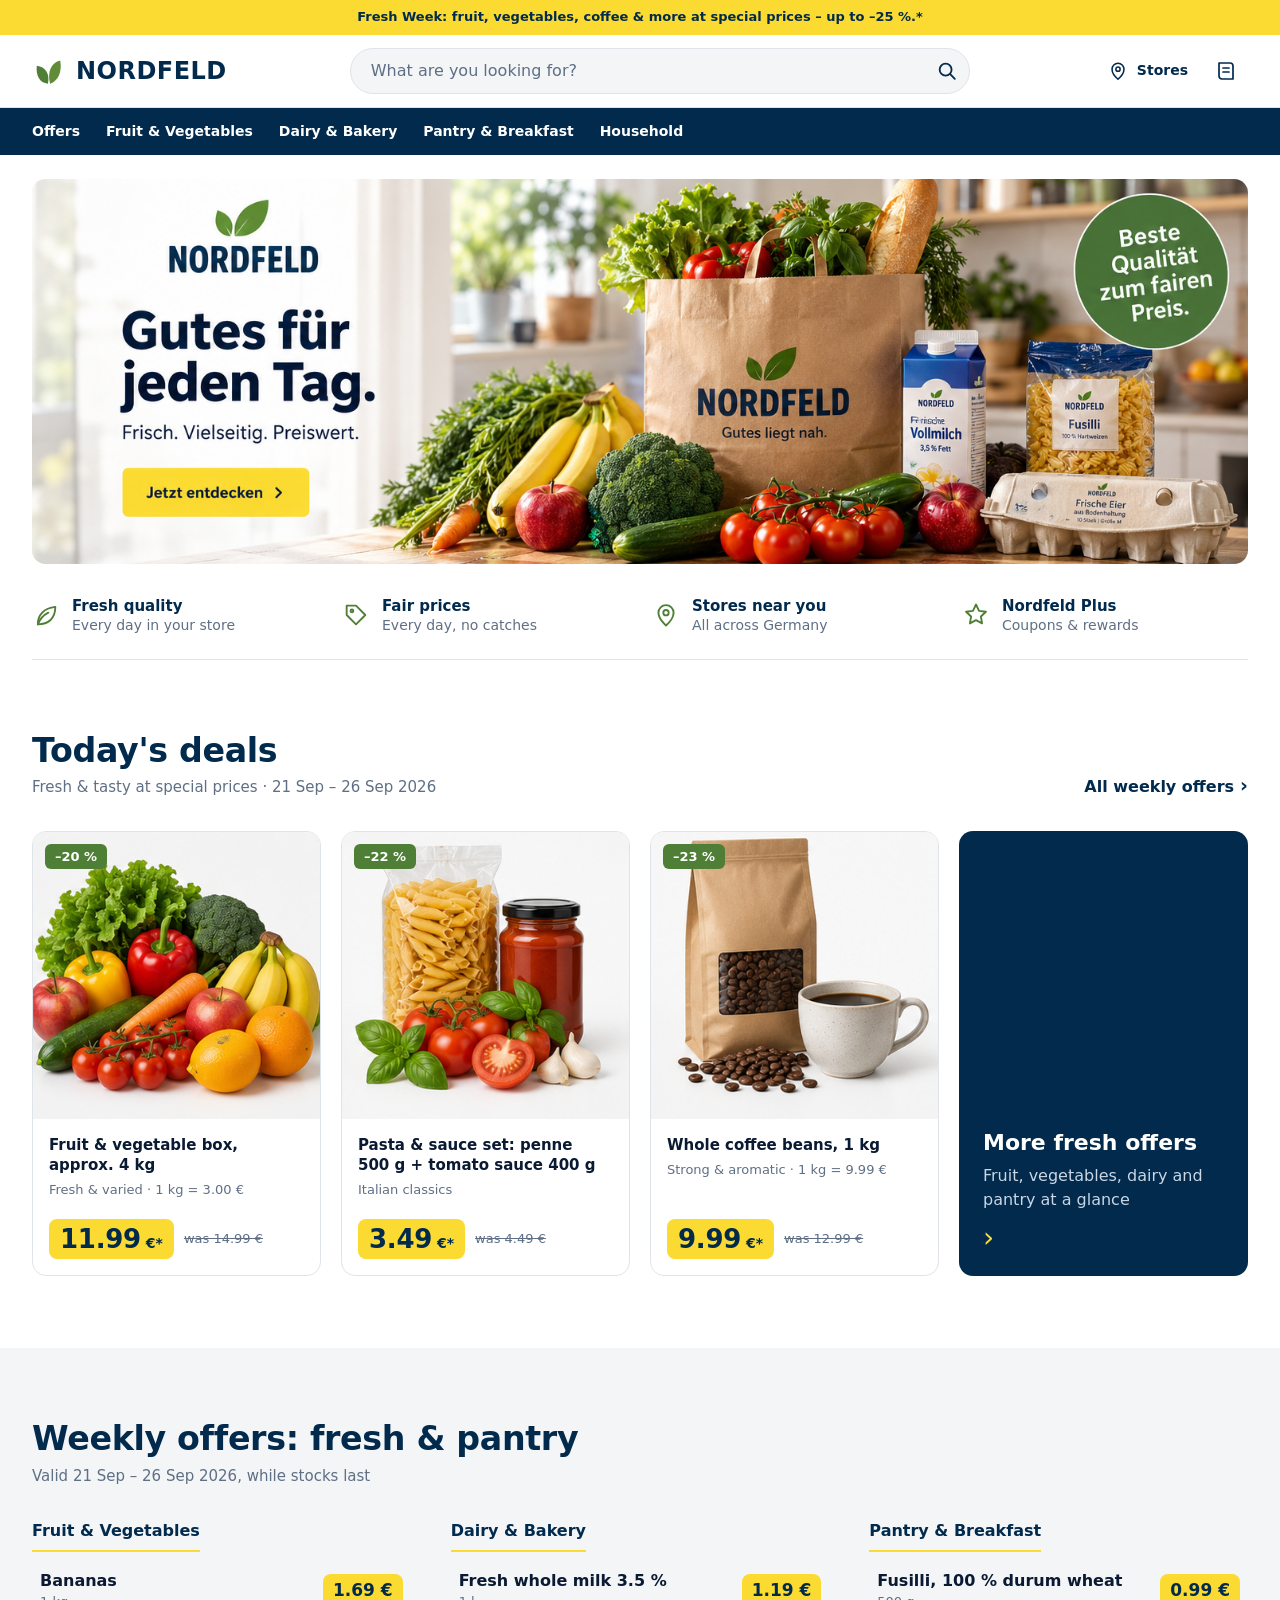
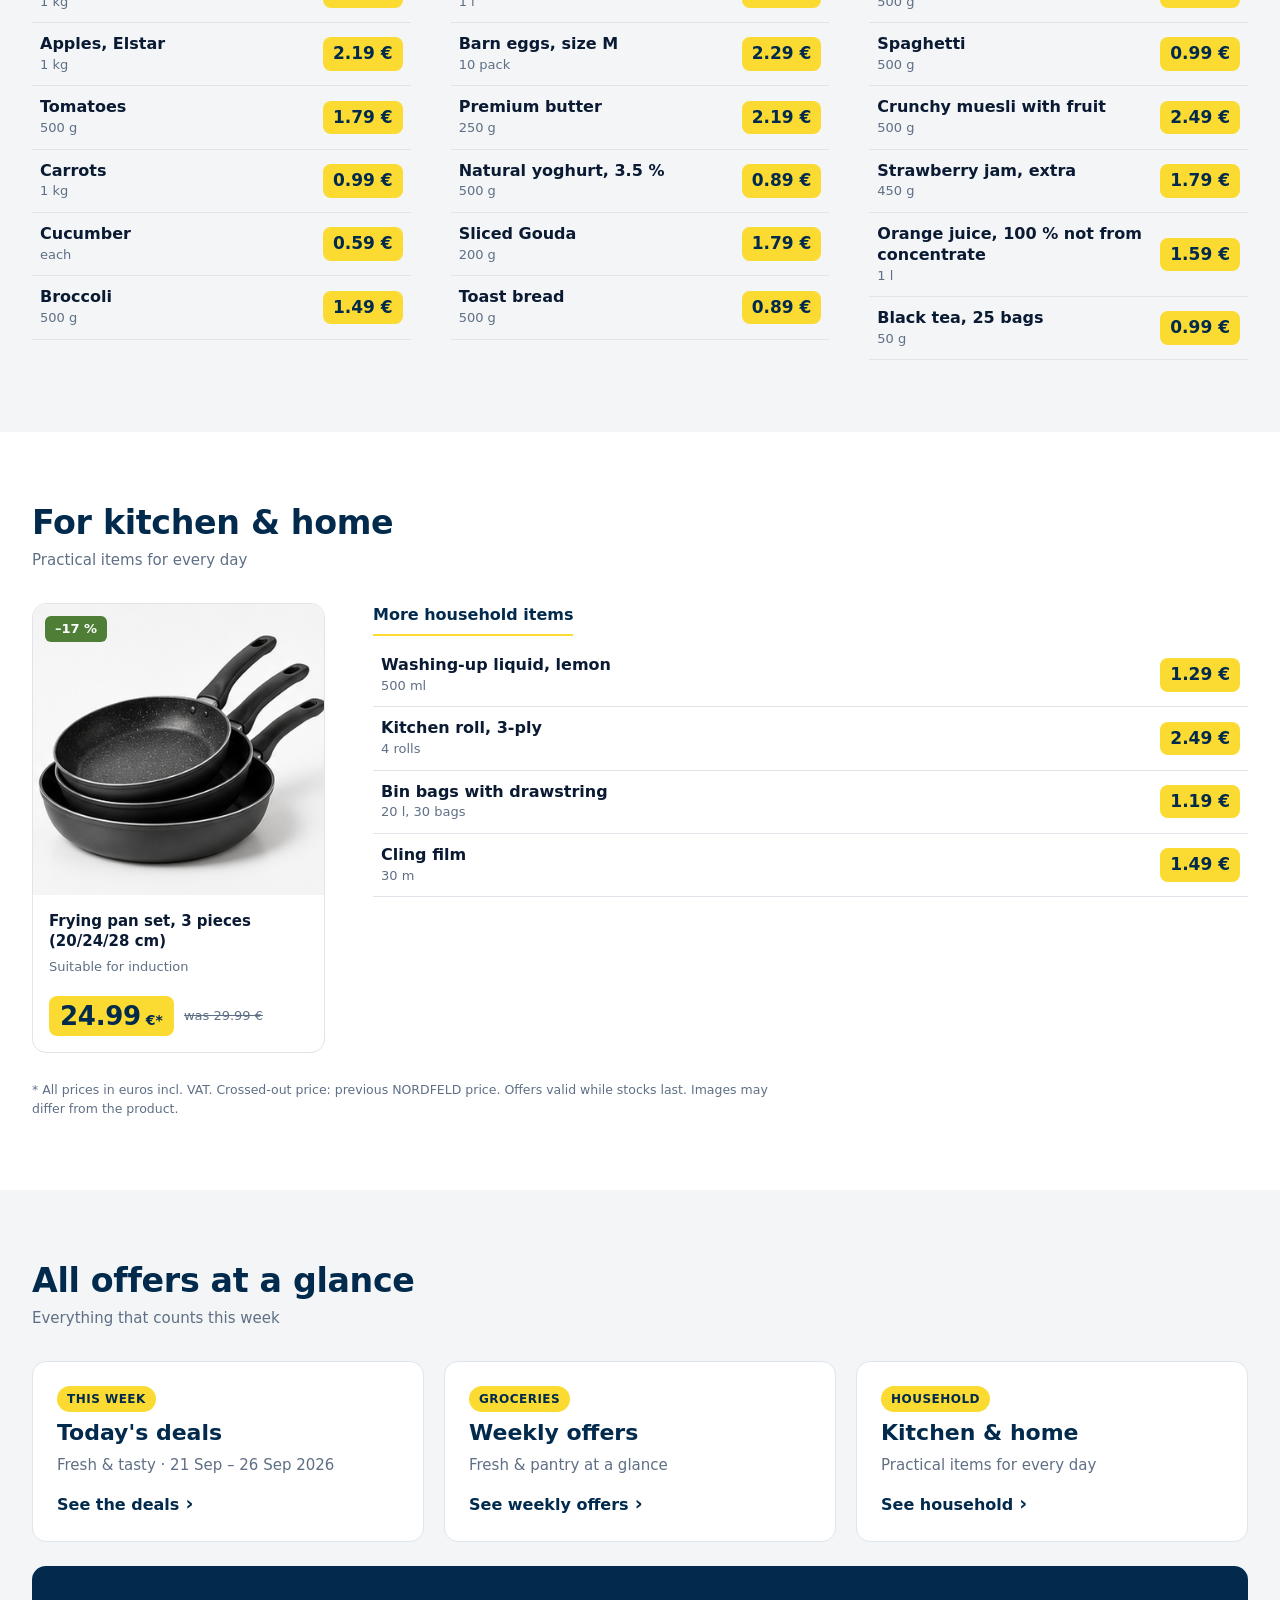
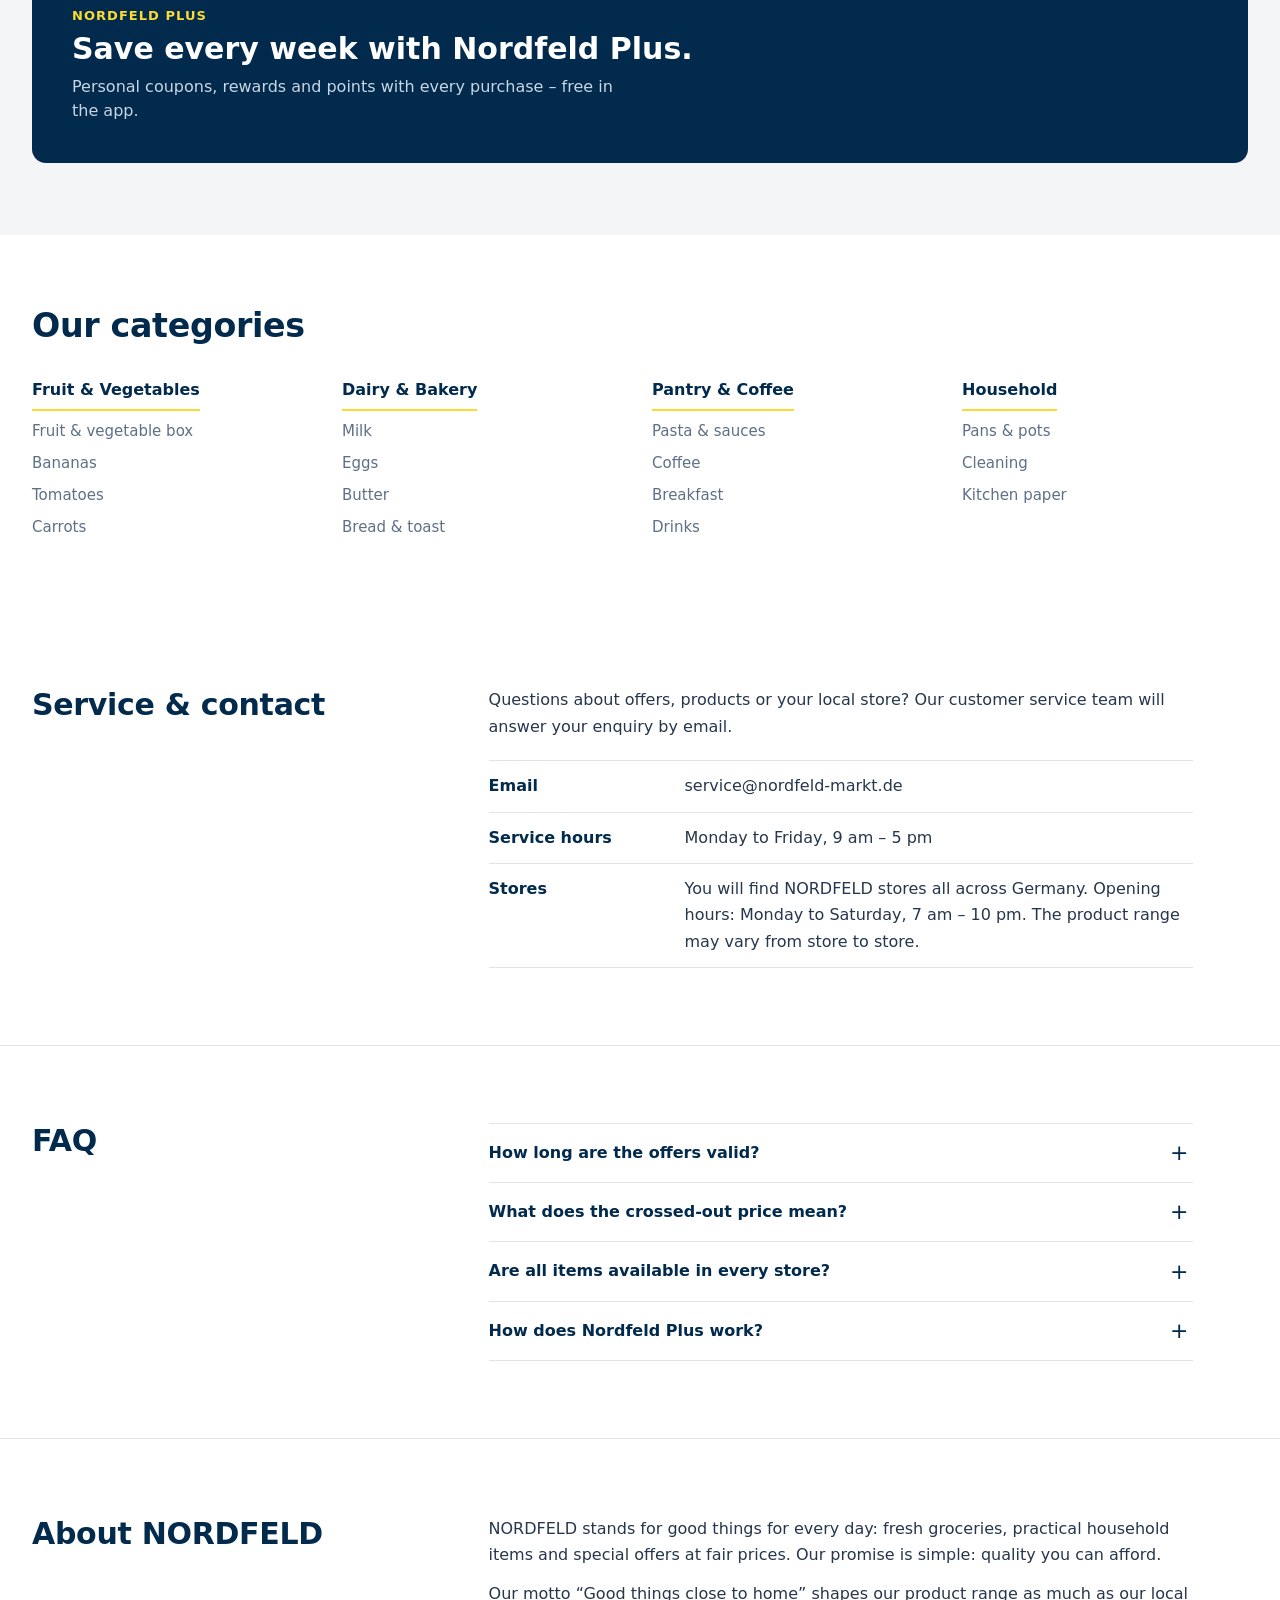
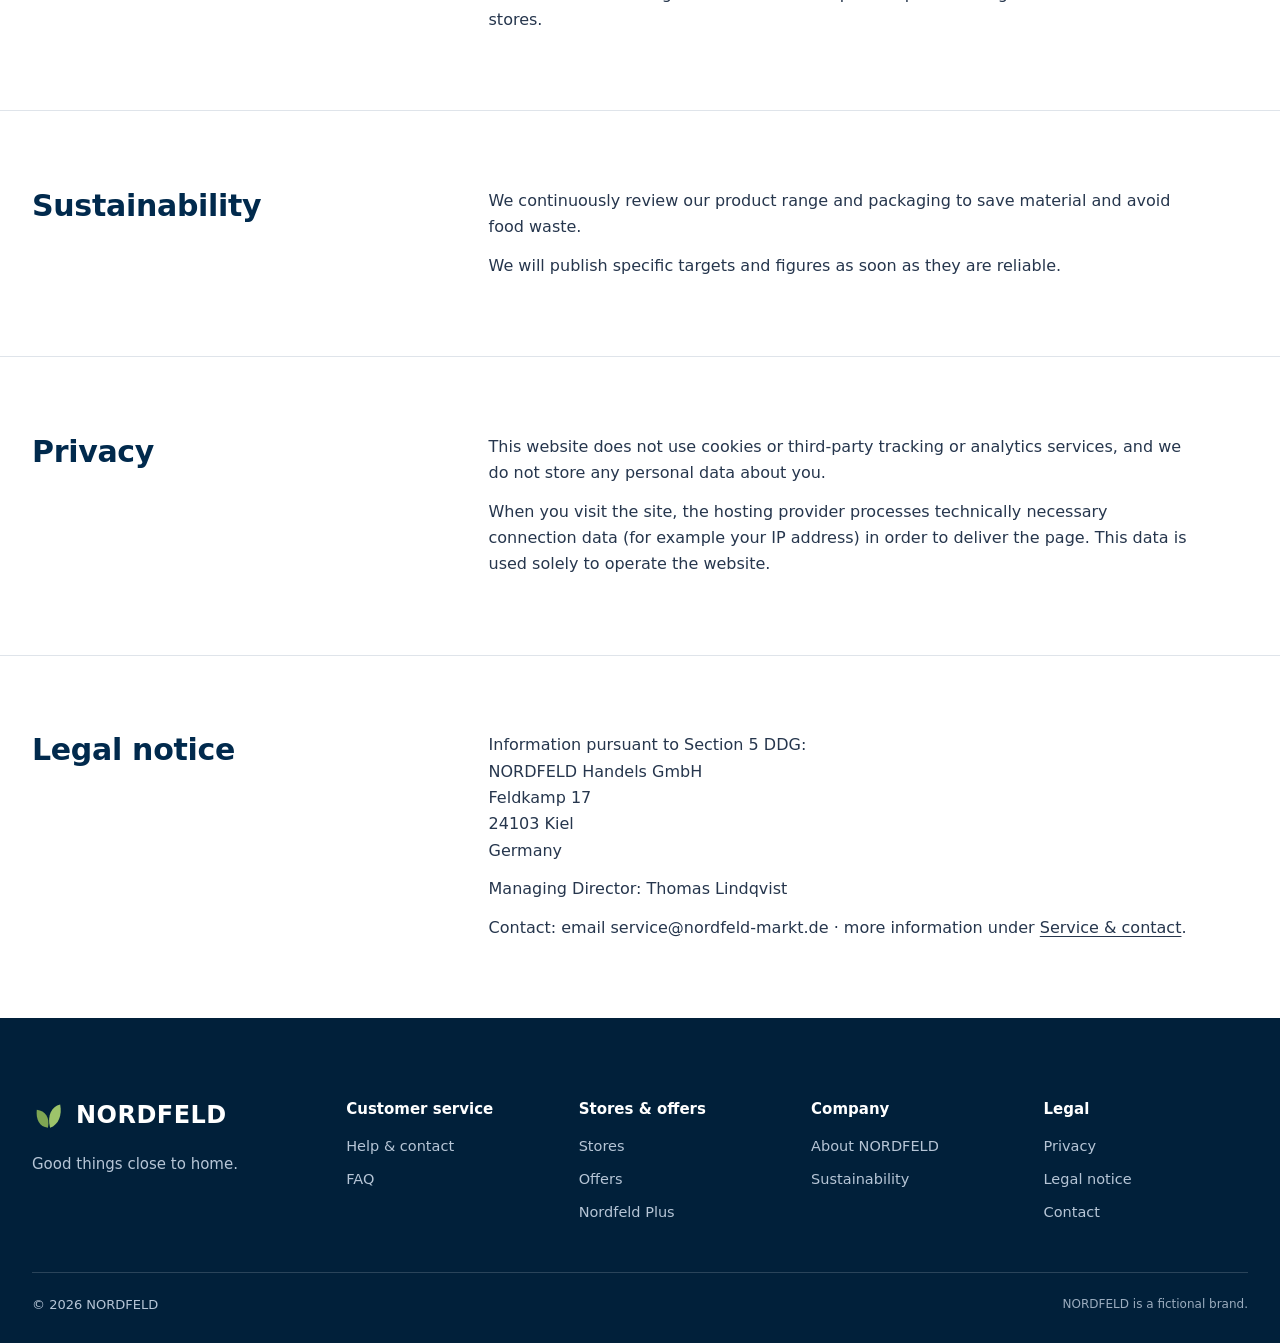
==== nordfeld/index.html @ 94b60152 "English sites, new folder structure, engagement messages - Sites moved to the repository root (velor" ====
<!DOCTYPE html>
<html lang="en">
<head>
  <meta charset="utf-8">
  <meta name="viewport" content="width=device-width, initial-scale=1">
  <title>NORDFELD – Good things for every day | Offers of the week</title>
  <meta name="description" content="NORDFELD: fresh groceries, great variety and fair prices. Discover today's deals, this week's offers and the special buys of the week.">
  <meta name="theme-color" content="#012a4d">
  <meta name="robots" content="noindex, nofollow">
  <link rel="icon" type="image/svg+xml" href="favicon.svg">
  <link rel="stylesheet" href="css/styles.css">
  <link rel="stylesheet" href="../shared/figure.css">
  <script src="../shared/params.js"></script>
  <script src="../shared/figure.js"></script>
  <script src="../shared/session.js"></script>
  <script src="../shared/track.js" defer></script>
</head>
<body>
  <a class="skip-link" href="#main">Skip to content</a>

  <div class="topbar">
    <p>Fresh Week: fruit, vegetables, coffee &amp; more at special prices – up to –25&nbsp;%.*</p>
  </div>

  <header class="site-header" id="site-header">
    <div class="site-header__inner">
      <a class="brand" href="#top" aria-label="NORDFELD – back to top">
        <svg class="brand__mark" viewBox="0 0 32 32" width="34" height="34" aria-hidden="true">
          <path d="M15 28C7 27 3.5 20 4.5 11c8 1 12.500 7 10.500 17z" fill="#4f7f36"/>
          <path d="M17 28c8-3 11.500-12 9.500-22-8 2-12.500 10-9.500 22z" fill="#618c37"/>
        </svg>
        <span class="brand__name">NORDFELD</span>
      </a>

      <form class="search" role="search">
        <label class="visually-hidden" for="search-input">Search</label>
        <input class="search__input" id="search-input" type="search" placeholder="What are you looking for?" autocomplete="off">
        <p class="search__msg" id="search-msg" role="status" hidden></p>
        <button class="search__btn" type="submit" aria-label="Search">
          <svg viewBox="0 0 24 24" width="22" height="22" fill="none" stroke="currentColor" stroke-width="2" stroke-linecap="round" aria-hidden="true"><circle cx="10.500" cy="10.500" r="6.500"/><path d="m15.500 15.500 5 5"/></svg>
        </button>
      </form>

      <div class="site-header__actions">
        <a class="icon-btn icon-btn--text" href="#service">
          <svg viewBox="0 0 24 24" width="22" height="22" fill="none" stroke="currentColor" stroke-width="1.700" stroke-linecap="round" stroke-linejoin="round" aria-hidden="true"><path d="M12 21s-6.500-5.700-6.500-11a6.500 6.500 0 0 1 13 0c0 5.300-6.500 11-6.500 11z"/><circle cx="12" cy="10" r="2.300"/></svg>
          <span>Stores</span>
        </a>
        <a class="icon-btn" href="#aktionen" aria-label="All offers at a glance">
          <svg viewBox="0 0 24 24" width="24" height="24" fill="none" stroke="currentColor" stroke-width="1.700" stroke-linecap="round" stroke-linejoin="round" aria-hidden="true"><path d="M5 4h11a3 3 0 0 1 3 3v13H8a3 3 0 0 1-3-3z"/><path d="M9 9h6M9 13h6"/></svg>
        </a>
      </div>
    </div>
  </header>

  <nav class="catnav" aria-label="Categories">
    <ul class="catnav__list">
      <li><a href="#angebote">Offers</a></li>
      <li><a href="#kat-obst">Fruit &amp; Vegetables</a></li>
      <li><a href="#kat-kuehlregal">Dairy &amp; Bakery</a></li>
      <li><a href="#kat-vorrat">Pantry &amp; Breakfast</a></li>
      <li><a href="#haushalt">Household</a></li>
    </ul>
  </nav>

  <main id="main">

    <section class="hero" id="top" aria-label="Current offer">
      <div class="container">
        <a class="banner banner--hero" href="#angebote">
          <media-frame class="xi xi--hero">
            <img src="images/nordfeld/hero_weekly.png" width="1536" height="486"
                 alt="NORDFELD banner: shopping bag with fresh fruit and vegetables, milk, pasta and eggs on a kitchen table"
                 fetchpriority="high" decoding="async">
          </media-frame>
        </a>
      </div>
    </section>

    <section class="usp" aria-label="Your benefits">
      <div class="container">
        <ul class="usp__list">
          <li>
            <svg viewBox="0 0 24 24" width="28" height="28" fill="none" stroke="currentColor" stroke-width="1.600" stroke-linecap="round" stroke-linejoin="round" aria-hidden="true"><path d="M5 20c0-8 5-14 15-15 0 10-6 15-15 15z"/><path d="M5 20c2-5 5-8 9-10"/></svg>
            <span><strong>Fresh quality</strong>Every day in your store</span>
          </li>
          <li>
            <svg viewBox="0 0 24 24" width="28" height="28" fill="none" stroke="currentColor" stroke-width="1.600" stroke-linecap="round" stroke-linejoin="round" aria-hidden="true"><path d="M20 12 12 20 4 12V4h8z"/><circle cx="8.500" cy="8.500" r="1.200"/></svg>
            <span><strong>Fair prices</strong>Every day, no catches</span>
          </li>
          <li>
            <svg viewBox="0 0 24 24" width="28" height="28" fill="none" stroke="currentColor" stroke-width="1.600" stroke-linecap="round" stroke-linejoin="round" aria-hidden="true"><path d="M12 21s-6.500-5.700-6.500-11a6.500 6.500 0 0 1 13 0c0 5.300-6.500 11-6.500 11z"/><circle cx="12" cy="10" r="2.300"/></svg>
            <span><strong>Stores near you</strong>All across Germany</span>
          </li>
          <li>
            <svg viewBox="0 0 24 24" width="28" height="28" fill="none" stroke="currentColor" stroke-width="1.600" stroke-linecap="round" stroke-linejoin="round" aria-hidden="true"><path d="M12 3l2.600 5.400 5.900.8-4.300 4.100 1 5.900L12 16.400 6.800 19.200l1-5.900L3.500 9.200l5.900-.8z"/></svg>
            <span><strong>Nordfeld Plus</strong>Coupons &amp; rewards</span>
          </li>
        </ul>
      </div>
    </section>

    <section class="section" id="angebote" aria-labelledby="deals-title">
      <div class="container">
        <div class="section-head reveal">
          <div>
            <h2 class="h2" id="deals-title">Today's deals</h2>
            <p class="section-head__sub">Fresh &amp; tasty at special prices · 21 Sep – 26 Sep 2026</p>
          </div>
          <a class="more" href="#wochenangebote">All weekly offers</a>
        </div>

        <ul class="products products--deals">
          <li>
            <article class="card" id="produkt-fresh">
              <div class="card__media">
                <media-frame class="xi xi--product">
                  <img src="images/nordfeld/product_fresh_produce.png" width="360" height="360"
                       alt="Fresh fruit and vegetables: lettuce, broccoli, peppers, tomatoes, apples, carrots, bananas and oranges"
                       loading="lazy" decoding="async">
                </media-frame>
                <span class="badge">–20&nbsp;%</span>
              </div>
              <div class="card__body">
                <h3 class="card__title">Fruit &amp; vegetable box, approx.&nbsp;4&nbsp;kg</h3>
                <p class="card__desc">Fresh &amp; varied · 1&nbsp;kg = 3.00&nbsp;€</p>
                <div class="card__foot">
                  <span class="price">11.99<small>&nbsp;€*</small></span>
                  <span class="price-old">was 14.99&nbsp;€</span>
                </div>
              </div>
            </article>
          </li>
          <li>
            <article class="card" id="produkt-pasta">
              <div class="card__media">
                <media-frame class="xi xi--product">
                  <img src="images/nordfeld/product_italian_pantry.png" width="358" height="360"
                       alt="Penne in a bag, a jar of tomato sauce, tomatoes, basil and garlic"
                       loading="lazy" decoding="async">
                </media-frame>
                <span class="badge">–22&nbsp;%</span>
              </div>
              <div class="card__body">
                <h3 class="card__title">Pasta &amp; sauce set: penne 500&nbsp;g + tomato sauce 400&nbsp;g</h3>
                <p class="card__desc">Italian classics</p>
                <div class="card__foot">
                  <span class="price">3.49<small>&nbsp;€*</small></span>
                  <span class="price-old">was 4.49&nbsp;€</span>
                </div>
              </div>
            </article>
          </li>
          <li>
            <article class="card" id="produkt-coffee">
              <div class="card__media">
                <media-frame class="xi xi--product">
                  <img src="images/nordfeld/product_coffee.png" width="358" height="360"
                       alt="Coffee beans in a paper bag with a window next to a cup of coffee"
                       loading="lazy" decoding="async">
                </media-frame>
                <span class="badge">–23&nbsp;%</span>
              </div>
              <div class="card__body">
                <h3 class="card__title">Whole coffee beans, 1&nbsp;kg</h3>
                <p class="card__desc">Strong &amp; aromatic · 1&nbsp;kg = 9.99&nbsp;€</p>
                <div class="card__foot">
                  <span class="price">9.99<small>&nbsp;€*</small></span>
                  <span class="price-old">was 12.99&nbsp;€</span>
                </div>
              </div>
            </article>
          </li>
          <li>
            <a class="promo-tile" href="#wochenangebote">
              <strong>More fresh offers</strong>
              <span>Fruit, vegetables, dairy and pantry at a glance</span>
            </a>
          </li>
        </ul>
      </div>
    </section>

    <section class="section section--grey" id="wochenangebote" aria-labelledby="week-title">
      <div class="container">
        <div class="section-head reveal">
          <div>
            <h2 class="h2" id="week-title">Weekly offers: fresh &amp; pantry</h2>
            <p class="section-head__sub">Valid 21 Sep – 26 Sep 2026, while stocks last</p>
          </div>
        </div>

        <div class="pricegrid">
          <div class="pricegroup reveal" id="kat-obst">
            <h3 class="h4">Fruit &amp; Vegetables</h3>
            <ul class="pricelist">
              <li id="angebot-bananen">
                <span class="pl__name">Bananas</span>
                <span class="pl__unit">1&nbsp;kg</span>
                <span class="pl__price">1.69&nbsp;€</span>
              </li>
              <li id="angebot-aepfel">
                <span class="pl__name">Apples, Elstar</span>
                <span class="pl__unit">1&nbsp;kg</span>
                <span class="pl__price">2.19&nbsp;€</span>
              </li>
              <li id="angebot-tomaten">
                <span class="pl__name">Tomatoes</span>
                <span class="pl__unit">500&nbsp;g</span>
                <span class="pl__price">1.79&nbsp;€</span>
              </li>
              <li id="angebot-karotten">
                <span class="pl__name">Carrots</span>
                <span class="pl__unit">1&nbsp;kg</span>
                <span class="pl__price">0.99&nbsp;€</span>
              </li>
              <li id="angebot-gurke">
                <span class="pl__name">Cucumber</span>
                <span class="pl__unit">each</span>
                <span class="pl__price">0.59&nbsp;€</span>
              </li>
              <li id="angebot-brokkoli">
                <span class="pl__name">Broccoli</span>
                <span class="pl__unit">500&nbsp;g</span>
                <span class="pl__price">1.49&nbsp;€</span>
              </li>
            </ul>
          </div>
          <div class="pricegroup reveal" id="kat-kuehlregal">
            <h3 class="h4">Dairy &amp; Bakery</h3>
            <ul class="pricelist">
              <li id="angebot-milch">
                <span class="pl__name">Fresh whole milk 3.5&nbsp;%</span>
                <span class="pl__unit">1&nbsp;l</span>
                <span class="pl__price">1.19&nbsp;€</span>
              </li>
              <li id="angebot-eier">
                <span class="pl__name">Barn eggs, size M</span>
                <span class="pl__unit">10&nbsp;pack</span>
                <span class="pl__price">2.29&nbsp;€</span>
              </li>
              <li id="angebot-butter">
                <span class="pl__name">Premium butter</span>
                <span class="pl__unit">250&nbsp;g</span>
                <span class="pl__price">2.19&nbsp;€</span>
              </li>
              <li id="angebot-joghurt">
                <span class="pl__name">Natural yoghurt, 3.5&nbsp;%</span>
                <span class="pl__unit">500&nbsp;g</span>
                <span class="pl__price">0.89&nbsp;€</span>
              </li>
              <li id="angebot-kaese">
                <span class="pl__name">Sliced Gouda</span>
                <span class="pl__unit">200&nbsp;g</span>
                <span class="pl__price">1.79&nbsp;€</span>
              </li>
              <li id="angebot-brot">
                <span class="pl__name">Toast bread</span>
                <span class="pl__unit">500&nbsp;g</span>
                <span class="pl__price">0.89&nbsp;€</span>
              </li>
            </ul>
          </div>
          <div class="pricegroup reveal" id="kat-vorrat">
            <h3 class="h4">Pantry &amp; Breakfast</h3>
            <ul class="pricelist">
              <li id="angebot-fusilli">
                <span class="pl__name">Fusilli, 100&nbsp;% durum wheat</span>
                <span class="pl__unit">500&nbsp;g</span>
                <span class="pl__price">0.99&nbsp;€</span>
              </li>
              <li id="angebot-spaghetti">
                <span class="pl__name">Spaghetti</span>
                <span class="pl__unit">500&nbsp;g</span>
                <span class="pl__price">0.99&nbsp;€</span>
              </li>
              <li id="angebot-muesli">
                <span class="pl__name">Crunchy muesli with fruit</span>
                <span class="pl__unit">500&nbsp;g</span>
                <span class="pl__price">2.49&nbsp;€</span>
              </li>
              <li id="angebot-konfituere">
                <span class="pl__name">Strawberry jam, extra</span>
                <span class="pl__unit">450&nbsp;g</span>
                <span class="pl__price">1.79&nbsp;€</span>
              </li>
              <li id="angebot-saft">
                <span class="pl__name">Orange juice, 100&nbsp;% not from concentrate</span>
                <span class="pl__unit">1&nbsp;l</span>
                <span class="pl__price">1.59&nbsp;€</span>
              </li>
              <li id="angebot-tee">
                <span class="pl__name">Black tea, 25 bags</span>
                <span class="pl__unit">50&nbsp;g</span>
                <span class="pl__price">0.99&nbsp;€</span>
              </li>
            </ul>
          </div>
        </div>
      </div>
    </section>

    <section class="section" id="haushalt" aria-labelledby="home-title">
      <div class="container">
        <div class="section-head reveal">
          <div>
            <h2 class="h2" id="home-title">For kitchen &amp; home</h2>
            <p class="section-head__sub">Practical items for every day</p>
          </div>
        </div>

        <div class="haushalt">
          <ul class="products products--single">
          <li>
            <article class="card" id="produkt-pans">
              <div class="card__media">
                <media-frame class="xi xi--product">
                  <img src="images/nordfeld/product_frying_pans.png" width="358" height="360"
                       alt="Three black frying pans in different sizes, stacked inside each other"
                       loading="lazy" decoding="async">
                </media-frame>
                <span class="badge">–17&nbsp;%</span>
              </div>
              <div class="card__body">
                <h3 class="card__title">Frying pan set, 3 pieces (20/24/28&nbsp;cm)</h3>
                <p class="card__desc">Suitable for induction</p>
                <div class="card__foot">
                  <span class="price">24.99<small>&nbsp;€*</small></span>
                  <span class="price-old">was 29.99&nbsp;€</span>
                </div>
              </div>
            </article>
          </li>
          </ul>
          <div class="pricegroup reveal" id="kat-haushalt">
            <h3 class="h4">More household items</h3>
            <ul class="pricelist">
              <li id="haushalt-spuelmittel">
                <span class="pl__name">Washing-up liquid, lemon</span>
                <span class="pl__unit">500&nbsp;ml</span>
                <span class="pl__price">1.29&nbsp;€</span>
              </li>
              <li id="haushalt-kuechenrolle">
                <span class="pl__name">Kitchen roll, 3-ply</span>
                <span class="pl__unit">4&nbsp;rolls</span>
                <span class="pl__price">2.49&nbsp;€</span>
              </li>
              <li id="haushalt-muellbeutel">
                <span class="pl__name">Bin bags with drawstring</span>
                <span class="pl__unit">20&nbsp;l, 30&nbsp;bags</span>
                <span class="pl__price">1.19&nbsp;€</span>
              </li>
              <li id="haushalt-folie">
                <span class="pl__name">Cling film</span>
                <span class="pl__unit">30&nbsp;m</span>
                <span class="pl__price">1.49&nbsp;€</span>
              </li>
            </ul>
          </div>
        </div>

        <p class="fineprint">* All prices in euros incl. VAT. Crossed-out price: previous NORDFELD price. Offers valid while stocks last. Images may differ from the product.</p>
      </div>
    </section>

    <section class="section section--grey" id="aktionen" aria-labelledby="flyer-title">
      <div class="container">
        <div class="section-head reveal">
          <div>
            <h2 class="h2" id="flyer-title">All offers at a glance</h2>
            <p class="section-head__sub">Everything that counts this week</p>
          </div>
        </div>

        <ul class="flyers">
          <li class="flyer reveal">
            <span class="flyer__tag">This week</span>
            <h3 class="h3">Today's deals</h3>
            <p class="flyer__date">Fresh &amp; tasty · 21 Sep – 26 Sep 2026</p>
            <a class="more" href="#angebote">See the deals</a>
          </li>
          <li class="flyer reveal">
            <span class="flyer__tag">Groceries</span>
            <h3 class="h3">Weekly offers</h3>
            <p class="flyer__date">Fresh &amp; pantry at a glance</p>
            <a class="more" href="#wochenangebote">See weekly offers</a>
          </li>
          <li class="flyer reveal">
            <span class="flyer__tag">Household</span>
            <h3 class="h3">Kitchen &amp; home</h3>
            <p class="flyer__date">Practical items for every day</p>
            <a class="more" href="#haushalt">See household</a>
          </li>
        </ul>

        <div class="plus reveal" id="plus">
          <div>
            <p class="plus__eyebrow">Nordfeld Plus</p>
            <h3 class="plus__title">Save every week with Nordfeld Plus.</h3>
            <p class="plus__text">Personal coupons, rewards and points with every purchase – free in the app.</p>
          </div>
        </div>
      </div>
    </section>

    <section class="section" id="kategorien" aria-labelledby="cats-title">
      <div class="container">
        <div class="section-head reveal">
          <h2 class="h2" id="cats-title">Our categories</h2>
        </div>

        <div class="catlinks">
          <div class="catlinks__col reveal">
            <h3 class="h4">Fruit &amp; Vegetables</h3>
            <ul>
              <li><a href="#produkt-fresh">Fruit &amp; vegetable box</a></li>
              <li><a href="#angebot-bananen">Bananas</a></li>
              <li><a href="#angebot-tomaten">Tomatoes</a></li>
              <li><a href="#angebot-karotten">Carrots</a></li>
            </ul>
          </div>
          <div class="catlinks__col reveal">
            <h3 class="h4">Dairy &amp; Bakery</h3>
            <ul>
              <li><a href="#angebot-milch">Milk</a></li>
              <li><a href="#angebot-eier">Eggs</a></li>
              <li><a href="#angebot-butter">Butter</a></li>
              <li><a href="#angebot-brot">Bread &amp; toast</a></li>
            </ul>
          </div>
          <div class="catlinks__col reveal">
            <h3 class="h4">Pantry &amp; Coffee</h3>
            <ul>
              <li><a href="#produkt-pasta">Pasta &amp; sauces</a></li>
              <li><a href="#produkt-coffee">Coffee</a></li>
              <li><a href="#angebot-muesli">Breakfast</a></li>
              <li><a href="#angebot-saft">Drinks</a></li>
            </ul>
          </div>
          <div class="catlinks__col reveal">
            <h3 class="h4">Household</h3>
            <ul>
              <li><a href="#produkt-pans">Pans &amp; pots</a></li>
              <li><a href="#haushalt-spuelmittel">Cleaning</a></li>
              <li><a href="#haushalt-kuechenrolle">Kitchen paper</a></li>
            </ul>
          </div>
        </div>
      </div>
    </section>

    <div class="info-area">
    <section class="info-block" id="service" aria-labelledby="service-title">
      <div class="container info-block__grid">
        <h2 class="info-block__title" id="service-title">Service &amp; contact</h2>
        <div class="info-block__body">
          <p>Questions about offers, products or your local store? Our customer service team will answer your enquiry by email.</p>
          <dl class="info-list">
            <div><dt>Email</dt><dd>service@nordfeld-markt.de</dd></div>
            <div><dt>Service hours</dt><dd>Monday to Friday, 9 am – 5 pm</dd></div>
            <div><dt>Stores</dt><dd>You will find NORDFELD stores all across Germany. Opening hours: Monday to Saturday, 7 am – 10 pm. The product range may vary from store to store.</dd></div>
          </dl>
        </div>
      </div>
    </section>

    <section class="info-block" id="faq" aria-labelledby="faq-title">
      <div class="container info-block__grid">
        <h2 class="info-block__title" id="faq-title">FAQ</h2>
        <div class="info-block__body">
          <div class="faq">
            <details>
              <summary>How long are the offers valid?</summary>
              <p>Today's deals are valid from 21 to 26 September 2026, while stocks last.</p>
            </details>
            <details>
              <summary>What does the crossed-out price mean?</summary>
              <p>The crossed-out price is the item's previous NORDFELD price. All prices are in euros and include VAT.</p>
            </details>
            <details>
              <summary>Are all items available in every store?</summary>
              <p>The product range may vary from store to store. Special offers are only available while stocks last.</p>
            </details>
            <details>
              <summary>How does Nordfeld Plus work?</summary>
              <p>With Nordfeld Plus you collect points in the app and receive personal coupons for your next shop.</p>
            </details>
          </div>
        </div>
      </div>
    </section>

    <section class="info-block" id="ueber-uns" aria-labelledby="ueber-uns-title">
      <div class="container info-block__grid">
        <h2 class="info-block__title" id="ueber-uns-title">About NORDFELD</h2>
        <div class="info-block__body">
          <p>NORDFELD stands for good things for every day: fresh groceries, practical household items and special offers at fair prices. Our promise is simple: quality you can afford.</p>
          <p>Our motto “Good things close to home” shapes our product range as much as our local stores.</p>
        </div>
      </div>
    </section>

    <section class="info-block" id="nachhaltigkeit" aria-labelledby="nachhaltigkeit-title">
      <div class="container info-block__grid">
        <h2 class="info-block__title" id="nachhaltigkeit-title">Sustainability</h2>
        <div class="info-block__body">
          <p>We continuously review our product range and packaging to save material and avoid food waste.</p>
          <p>We will publish specific targets and figures as soon as they are reliable.</p>
        </div>
      </div>
    </section>

    <section class="info-block" id="datenschutz" aria-labelledby="datenschutz-title">
      <div class="container info-block__grid">
        <h2 class="info-block__title" id="datenschutz-title">Privacy</h2>
        <div class="info-block__body">
          <p>This website does not use cookies or third-party tracking or analytics services, and we do not store any personal data about you.</p>
          <p>When you visit the site, the hosting provider processes technically necessary connection data (for example your IP address) in order to deliver the page. This data is used solely to operate the website.</p>
        </div>
      </div>
    </section>

    <section class="info-block" id="impressum" aria-labelledby="impressum-title">
      <div class="container info-block__grid">
        <h2 class="info-block__title" id="impressum-title">Legal notice</h2>
        <div class="info-block__body">
          <p>Information pursuant to Section 5 DDG:<br>NORDFELD Handels GmbH<br>Feldkamp 17<br>24103 Kiel<br>Germany</p>
          <p>Managing Director: Thomas Lindqvist</p>
          <p>Contact: email service@nordfeld-markt.de · more information under <a href="#service">Service &amp; contact</a>.</p>
        </div>
      </div>
    </section>
    </div>
  </main>

  <footer class="site-footer">
    <div class="container">
      <div class="footer__grid">
        <div class="footer__brand">
          <a class="brand brand--footer" href="#top" aria-label="NORDFELD – back to top">
            <svg class="brand__mark" viewBox="0 0 32 32" width="34" height="34" aria-hidden="true">
              <path d="M15 28C7 27 3.500 20 4.500 11c8 1 12.500 7 10.500 17z" fill="#7fa653"/>
              <path d="M17 28c8-3 11.500-12 9.500-22-8 2-12.500 10-9.500 22z" fill="#9dc46a"/>
            </svg>
            <span class="brand__name">NORDFELD</span>
          </a>
          <p class="footer__claim">Good things close to home.</p>
        </div>

        <nav class="footer__col" aria-labelledby="f-service">
          <h2 class="footer__title" id="f-service">Customer service</h2>
          <ul>
            <li><a href="#service">Help &amp; contact</a></li>
            <li><a href="#faq">FAQ</a></li>
          </ul>
        </nav>

        <nav class="footer__col" aria-labelledby="f-filiale">
          <h2 class="footer__title" id="f-filiale">Stores &amp; offers</h2>
          <ul>
            <li><a href="#service">Stores</a></li>
            <li><a href="#aktionen">Offers</a></li>
            <li><a href="#plus">Nordfeld Plus</a></li>
          </ul>
        </nav>

        <nav class="footer__col" aria-labelledby="f-unternehmen">
          <h2 class="footer__title" id="f-unternehmen">Company</h2>
          <ul>
            <li><a href="#ueber-uns">About NORDFELD</a></li>
            <li><a href="#nachhaltigkeit">Sustainability</a></li>
          </ul>
        </nav>

        <nav class="footer__col" aria-labelledby="f-recht">
          <h2 class="footer__title" id="f-recht">Legal</h2>
          <ul>
            <li><a href="#datenschutz">Privacy</a></li>
            <li><a href="#impressum">Legal notice</a></li>
            <li><a href="#service">Contact</a></li>
          </ul>
        </nav>
      </div>

      <div class="footer__bottom">
        <p>© 2026 NORDFELD</p>
        <p class="footer__note">NORDFELD is a fictional brand.</p>
      </div>
    </div>
  </footer>


  <script src="js/main.js" defer></script>
</body>
</html>
---- nordfeld/css/styles.css ----
:root {
  --navy: #012a4d;
  --navy-deep: #01203a;
  --ink: #0a1a33;
  --text: #26364d;
  --muted: #5f6f85;
  --line: #dfe4ea;
  --grey: #f3f5f7;
  --white: #ffffff;
  --yellow: #fbdb32;
  --yellow-dark: #f2cf1a;
  --green: #4f7f36;

  --font: system-ui, -apple-system, "Segoe UI", "Helvetica Neue", Roboto, Arial, sans-serif;

  --maxw: 1240px;
  --gutter: 32px;
  --radius: 14px;
  --header-h: 72px;
}

@media (max-width: 900px) {
  :root { --gutter: 24px; }
}
@media (max-width: 720px) {
  :root { --gutter: 16px; --radius: 12px; }
}

*, *::before, *::after { box-sizing: border-box; }

html {
  scroll-behavior: smooth;
  -webkit-text-size-adjust: 100%;
}

body {
  margin: 0;
  font-family: var(--font);
  font-size: 16px;
  line-height: 1.5;
  color: var(--text);
  background: var(--white);
  -webkit-font-smoothing: antialiased;
  -moz-osx-font-smoothing: grayscale;
}

img { display: block; max-width: 100%; }

h1, h2, h3, h4, p, ul, ol { margin: 0; padding: 0; }
ul, ol { list-style: none; }

a { color: inherit; }
button, input { font-family: inherit; }

:focus-visible {
  outline: 3px solid var(--navy);
  outline-offset: 2px;
}

section[id], footer[id] { scroll-margin-top: calc(var(--header-h) + 8px); }

.skip-link {
  position: absolute;
  left: 16px;
  top: -100px;
  z-index: 100;
  padding: 10px 16px;
  background: var(--navy);
  color: #fff;
  border-radius: 8px;
  text-decoration: none;
  font-size: 14px;
}
.skip-link:focus { top: 12px; }

.visually-hidden {
  position: absolute;
  width: 1px;
  height: 1px;
  margin: -1px;
  padding: 0;
  overflow: hidden;
  clip: rect(0 0 0 0);
  white-space: nowrap;
  border: 0;
}

.container {
  width: 100%;
  max-width: calc(var(--maxw) + var(--gutter) * 2);
  margin-inline: auto;
  padding-inline: var(--gutter);
}

.h2 {
  font-size: clamp(24px, 2.6vw, 34px);
  line-height: 1.15;
  font-weight: 800;
  letter-spacing: -0.01em;
  color: var(--navy);
}
.h3 {
  font-size: 22px;
  line-height: 1.2;
  font-weight: 800;
  color: var(--navy);
}
.h4 {
  font-size: 16px;
  line-height: 1.3;
  font-weight: 800;
  color: var(--navy);
}

.more {
  font-weight: 700;
  color: var(--navy);
  text-decoration: none;
  white-space: nowrap;
}
.more::after { content: "›"; margin-left: 6px; font-size: 1.2em; line-height: 1; }
.more:hover { text-decoration: underline; }

.btn {
  display: inline-flex;
  align-items: center;
  justify-content: center;
  min-height: 46px;
  padding: 0 24px;
  font-size: 15px;
  font-weight: 700;
  line-height: 1;
  white-space: nowrap;
  text-decoration: none;
  border: 2px solid transparent;
  border-radius: 999px;
  cursor: pointer;
  transition: background-color 0.2s ease, color 0.2s ease, border-color 0.2s ease;
}
.btn--primary { background: var(--navy); color: #fff; }
.btn--primary:hover { background: #001a33; }
.btn--outline { background: #fff; color: var(--navy); border-color: var(--navy); }
.btn--outline:hover { background: var(--navy); color: #fff; }
.btn--yellow { background: var(--yellow); color: var(--navy); }
.btn--yellow:hover { background: var(--yellow-dark); }
.btn--small { min-height: 40px; padding: 0 16px; font-size: 14px; }

.topbar {
  background: var(--yellow);
  color: var(--navy);
  text-align: center;
  font-size: 13px;
  font-weight: 700;
  line-height: 1.3;
  padding: 9px 16px;
}

.site-header {
  position: sticky;
  top: 0;
  z-index: 50;
  background: var(--white);
  border-bottom: 1px solid var(--line);
  transition: box-shadow 0.25s ease;
}
.site-header.is-scrolled { box-shadow: 0 4px 16px rgba(1, 42, 77, 0.1); }

.site-header__inner {
  max-width: calc(var(--maxw) + var(--gutter) * 2);
  min-height: var(--header-h);
  margin-inline: auto;
  padding-inline: var(--gutter);
  display: grid;
  grid-template-columns: auto minmax(200px, 1fr) auto;
  grid-template-areas: "brand search actions";
  align-items: center;
  gap: 24px;
}

.brand {
  grid-area: brand;
  display: inline-flex;
  align-items: center;
  gap: 10px;
  color: var(--navy);
  text-decoration: none;
}
.brand__mark { flex: none; }
.brand__name {
  font-size: 24px;
  font-weight: 800;
  letter-spacing: 0.02em;
  line-height: 1;
}

.search {
  grid-area: search;
  position: relative;
  justify-self: center;
  width: 100%;
  max-width: 620px;
}
.search__input {
  width: 100%;
  height: 46px;
  padding: 0 52px 0 20px;
  font-size: 16px;
  color: var(--ink);
  background: var(--grey);
  border: 1px solid var(--line);
  border-radius: 999px;
  appearance: none;
  -webkit-appearance: none;
}
.search__input::placeholder { color: var(--muted); }
.search__input:focus { outline: 3px solid var(--navy); outline-offset: 1px; background: #fff; }
.search__btn {
  position: absolute;
  top: 3px;
  right: 3px;
  width: 40px;
  height: 40px;
  display: grid;
  place-items: center;
  padding: 0;
  color: var(--navy);
  background: transparent;
  border: 0;
  border-radius: 50%;
  cursor: pointer;
}
.search__btn:hover { background: var(--yellow); }

.site-header__actions {
  grid-area: actions;
  display: flex;
  align-items: center;
  gap: 2px;
}
.icon-btn {
  display: inline-flex;
  align-items: center;
  justify-content: center;
  gap: 8px;
  min-width: 44px;
  height: 44px;
  padding: 0;
  font-size: 14px;
  font-weight: 600;
  color: var(--navy);
  background: transparent;
  border: 0;
  border-radius: 999px;
  text-decoration: none;
  cursor: pointer;
  transition: background-color 0.2s ease;
}
.icon-btn:hover { background: var(--grey); }
.icon-btn--text { padding: 0 14px; }

.catnav { background: var(--navy); }
.catnav__list {
  display: flex;
  gap: 2px;
  max-width: calc(var(--maxw) + var(--gutter) * 2);
  margin-inline: auto;
  padding-inline: calc(var(--gutter) - 12px);
  overflow-x: auto;
  scrollbar-width: none;
}
.catnav__list::-webkit-scrollbar { display: none; }
.catnav a {
  display: block;
  padding: 13px 12px;
  font-size: 14px;
  font-weight: 600;
  color: #fff;
  text-decoration: none;
  white-space: nowrap;
  border-radius: 8px;
  transition: background-color 0.2s ease;
}
.catnav a:hover { background: rgba(255, 255, 255, 0.14); }
.catnav :focus-visible { outline-color: var(--yellow); }

@media (max-width: 900px) {
  .site-header__inner {
    grid-template-columns: 1fr auto;
    grid-template-areas: "brand actions" "search search";
    gap: 8px 12px;
    padding-block: 10px 12px;
  }
  .search { max-width: none; }
  .icon-btn--text { padding: 0; }
  .icon-btn--text span { display: none; }
}
@media (max-width: 380px) {
  .brand { gap: 8px; }
  .brand__name { font-size: 20px; }
  .icon-btn { min-width: 40px; height: 40px; }
}

media-frame {
  display: block;
  position: relative;      
  overflow: hidden;
  background: #eceff2;
}

.xi img {
  width: 100%;
  height: 100%;
  object-fit: cover;
  
  transform: scale(var(--trim, 1));
  transform-origin: var(--trim-origin, 100% 100%);
}

.xi--hero      { aspect-ratio: 1536 / 486; --trim: 1.006; --trim-origin: 0 0; }
.xi--care      { aspect-ratio: 505 / 287;  --trim: 1.008; }
.xi--cleaning  { aspect-ratio: 505 / 287; }
.xi--living    { aspect-ratio: 508 / 287;  --trim: 1.006; }
.xi--breakfast { aspect-ratio: 508 / 234;  --trim: 1.006; }
.xi--fresh     { aspect-ratio: 505 / 234;  --trim: 1.012; --trim-origin: 0 0; }
.xi--grill     { aspect-ratio: 505 / 234;  --trim: 1.012; --trim-origin: 100% 0; }
.xi--product   { aspect-ratio: 1 / 1;      --trim: 1.02;  --trim-origin: 50% 50%; background: #f6f6f6; }

.xi--hero,
.banner media-frame { border-radius: var(--radius); }

.section { padding-block: clamp(40px, 6vw, 72px); }
.section--grey { background: var(--grey); }

.section-head {
  display: flex;
  align-items: flex-end;
  justify-content: space-between;
  gap: 16px 24px;
  margin-bottom: clamp(20px, 3vw, 32px);
}
.section-head__sub { margin-top: 6px; font-size: 15px; color: var(--muted); }

.banner { display: block; text-decoration: none; border-radius: var(--radius); }
.banner:focus-visible { outline-offset: 3px; }

.hero { padding-block: 24px 8px; background: var(--white); }

@media (max-width: 720px) {
  .hero { padding-top: 16px; }
  
  .xi--hero { aspect-ratio: 350 / 221; }
  .xi--hero img { object-position: 0% 50%; }
}

.usp { background: var(--white); }
.usp__list {
  display: grid;
  grid-template-columns: repeat(4, minmax(0, 1fr));
  gap: 16px 24px;
  padding-block: 24px;
  border-bottom: 1px solid var(--line);
}
.usp__list li { display: flex; align-items: center; gap: 12px; color: var(--green); }
.usp__list span { display: flex; flex-direction: column; font-size: 14px; line-height: 1.35; color: var(--muted); }
.usp__list strong { font-size: 15px; color: var(--navy); }

@media (max-width: 900px) {
  .usp__list { grid-template-columns: repeat(2, minmax(0, 1fr)); }
}
@media (max-width: 480px) {
  .usp__list { grid-template-columns: 1fr; padding-block: 16px; gap: 14px; }
}

.products {
  display: grid;
  grid-template-columns: repeat(4, minmax(0, 1fr));
  gap: 20px;
}

.card {
  display: flex;
  flex-direction: column;
  height: 100%;
  background: var(--white);
  border: 1px solid var(--line);
  border-radius: var(--radius);
  overflow: hidden;
  transition: box-shadow 0.2s ease;
}
.card:hover { box-shadow: 0 8px 24px rgba(1, 42, 77, 0.12); }

.card__media { position: relative; }

.badge {
  position: absolute;
  top: 12px;
  left: 12px;
  z-index: 3;
  padding: 5px 10px;
  font-size: 13px;
  font-weight: 800;
  line-height: 1.2;
  color: #fff;
  background: var(--green);
  border-radius: 6px;
}

.card__body {
  display: flex;
  flex: 1;
  flex-direction: column;
  gap: 6px;
  padding: 16px;
}
.card__title { font-size: 15px; line-height: 1.35; font-weight: 700; color: var(--ink); }
.card__desc { font-size: 13px; line-height: 1.4; color: var(--muted); }

.card__foot {
  display: flex;
  flex-wrap: wrap;
  align-items: center;
  gap: 8px 10px;
  margin-top: auto;
  padding-top: 14px;
}
.card__foot .btn { width: 100%; margin-top: 6px; }

.price {
  display: inline-block;
  padding: 7px 11px;
  font-size: 26px;
  font-weight: 800;
  line-height: 1;
  letter-spacing: -0.01em;
  color: var(--navy);
  background: var(--yellow);
  border-radius: 8px;
}
.price small { font-size: 14px; font-weight: 700; letter-spacing: 0; }
.price-old { font-size: 13px; color: var(--muted); text-decoration: line-through; }

.fineprint { margin-top: 28px; font-size: 12.5px; line-height: 1.5; color: var(--muted); max-width: 60em; }

@media (max-width: 900px) {
  .products { grid-template-columns: repeat(2, minmax(0, 1fr)); gap: 12px; }
  .card__body { padding: 12px; }
  .price { font-size: 22px; padding: 6px 9px; }
}

.banners {
  display: grid;
  grid-template-columns: repeat(3, minmax(0, 1fr));
  gap: 20px;
}

@media (max-width: 900px) {
  
  .banners {
    display: flex;
    gap: 12px;
    margin-inline: calc(var(--gutter) * -1);
    padding-inline: var(--gutter);
    overflow-x: auto;
    scroll-snap-type: x mandatory;
    scroll-padding-inline: var(--gutter);
    scrollbar-width: none;
  }
  .banners::-webkit-scrollbar { display: none; }
  .banners li { flex: 0 0 min(78%, 380px); scroll-snap-align: start; }
}

.flyers {
  display: grid;
  grid-template-columns: repeat(3, minmax(0, 1fr));
  gap: 20px;
}
.flyer {
  display: flex;
  flex-direction: column;
  align-items: flex-start;
  gap: 8px;
  padding: 24px;
  background: var(--white);
  border: 1px solid var(--line);
  border-radius: var(--radius);
}
.flyer__tag {
  padding: 4px 10px;
  font-size: 12px;
  font-weight: 800;
  letter-spacing: 0.04em;
  text-transform: uppercase;
  color: var(--navy);
  background: var(--yellow);
  border-radius: 999px;
}
.flyer__date { font-size: 15px; color: var(--muted); margin-bottom: 8px; }

.plus {
  display: flex;
  align-items: center;
  justify-content: space-between;
  gap: 24px 32px;
  margin-top: 24px;
  padding: clamp(24px, 4vw, 40px);
  color: #fff;
  background: var(--navy);
  border-radius: var(--radius);
}
.plus__eyebrow { font-size: 13px; font-weight: 800; letter-spacing: 0.08em; text-transform: uppercase; color: var(--yellow); }
.plus__title { margin-top: 6px; font-size: clamp(22px, 2.4vw, 30px); line-height: 1.2; font-weight: 800; }
.plus__text { margin-top: 8px; max-width: 34em; color: #c9d6e4; }

@media (max-width: 720px) {
  .flyers { grid-template-columns: 1fr; gap: 12px; }
  .plus { flex-direction: column; align-items: flex-start; }
}

.catlinks {
  display: grid;
  grid-template-columns: repeat(4, minmax(0, 1fr));
  gap: 32px 24px;
}
.catlinks li { margin-top: 8px; }
.catlinks a { font-size: 15px; color: var(--muted); text-decoration: none; }
.catlinks a:hover { color: var(--navy); text-decoration: underline; }
.catlinks .h4 { padding-bottom: 8px; border-bottom: 2px solid var(--yellow); display: inline-block; }

@media (max-width: 720px) {
  .catlinks { grid-template-columns: repeat(2, minmax(0, 1fr)); }
}

.site-footer {
  color: #fff;
  background: var(--navy-deep);
  padding-block: clamp(48px, 7vw, 80px) 28px;
}
.site-footer .brand { color: #fff; }
.site-footer :focus-visible { outline-color: var(--yellow); }

.footer__grid {
  display: grid;
  grid-template-columns: 1.4fr repeat(4, minmax(0, 1fr));
  gap: 36px 28px;
  padding-bottom: 48px;
}
.footer__claim { margin-top: 14px; font-size: 15px; color: #b6c5d6; }
.footer__title { margin-bottom: 14px; font-size: 15px; font-weight: 800; color: #fff; }
.footer__col li + li { margin-top: 9px; }
.footer__col a { font-size: 14.5px; color: #b6c5d6; text-decoration: none; transition: color 0.2s ease; }
.footer__col a:hover { color: #fff; text-decoration: underline; }

.footer__bottom {
  display: flex;
  flex-wrap: wrap;
  justify-content: space-between;
  gap: 8px 24px;
  padding-top: 22px;
  border-top: 1px solid rgba(255, 255, 255, 0.16);
  font-size: 13px;
  color: #b6c5d6;
}
.footer__note { font-size: 12px; opacity: 0.85; }

@media (max-width: 1024px) {
  .footer__grid { grid-template-columns: repeat(4, minmax(0, 1fr)); }
  .footer__brand { grid-column: 1 / -1; }
}
@media (max-width: 720px) {
  .footer__grid { grid-template-columns: repeat(2, minmax(0, 1fr)); }
}

.dialog {
  width: calc(100% - 32px);
  max-width: 440px;
  padding: 0;
  border: 0;
  border-radius: var(--radius);
  background: var(--white);
  color: var(--ink);
  box-shadow: 0 24px 60px rgba(0, 0, 0, 0.3);
}
.dialog::backdrop { background: rgba(1, 32, 58, 0.6); }
.dialog__body {
  display: grid;
  gap: 14px;
  justify-items: start;
  padding: 32px 28px 28px;
}
.dialog__body p { color: var(--muted); }
.dialog__body .btn { margin-top: 6px; }

.js .reveal {
  opacity: 0;
  transform: translateY(12px);
  transition: opacity 0.6s ease, transform 0.6s ease;
}
.js .reveal.is-visible { opacity: 1; transform: none; }

.flyers .reveal:nth-child(2),
.catlinks .reveal:nth-child(2) { transition-delay: 0.08s; }
.flyers .reveal:nth-child(3),
.catlinks .reveal:nth-child(3) { transition-delay: 0.16s; }
.catlinks .reveal:nth-child(4) { transition-delay: 0.24s; }

@media (prefers-reduced-motion: reduce) {
  html { scroll-behavior: auto; }
  .js .reveal { opacity: 1; transform: none; transition: none; }
  .btn, .card, .icon-btn, .site-header, .catnav a { transition: none; }
}

.info-area { background: var(--white); }
.info-block { padding-block: clamp(44px, 6vw, 80px); border-top: 1px solid var(--line); }
.info-block:first-child { border-top: 0; }
.info-block__grid {
  display: grid;
  grid-template-columns: minmax(0, 1fr) minmax(0, 2fr);
  gap: 24px clamp(32px, 6vw, 96px);
  align-items: start;
}
.info-block__title {
  font-family: var(--font);
  font-size: clamp(22px, 2.4vw, 30px);
  font-weight: 800;
  line-height: 1.2;
  letter-spacing: -0.01em;
  text-transform: none;
  color: var(--navy);
}
.info-block__body { max-width: 44em; color: var(--text); font-size: 16px; line-height: 1.65; }
.info-block__body p + p { margin-top: 12px; }
.info-block__body a { color: inherit; text-underline-offset: 3px; }

.info-list { margin: 20px 0 0; padding: 0; }
.info-list > div {
  display: grid;
  grid-template-columns: minmax(0, 11em) minmax(0, 1fr);
  gap: 4px 20px;
  padding: 12px 0;
  border-top: 1px solid var(--line);
}
.info-list > div:last-child { border-bottom: 1px solid var(--line); }
.info-list dt { font-weight: 600; color: var(--navy); }
.info-list dd { margin: 0; }

.faq { border-top: 1px solid var(--line); }
.faq details { border-bottom: 1px solid var(--line); }
.faq summary {
  position: relative;
  display: block;
  padding: 16px 32px 16px 0;
  font-weight: 600;
  color: var(--navy);
  list-style: none;
  cursor: pointer;
}
.faq summary::-webkit-details-marker { display: none; }
.faq summary::after {
  content: "+";
  position: absolute;
  right: 4px;
  top: 50%;
  font-size: 22px;
  font-weight: 300;
  line-height: 1;
  transform: translateY(-50%);
}
.faq details[open] summary::after { content: "–"; }
.faq details p { padding: 0 32px 18px 0; }

@media (max-width: 900px) {
  .info-block__grid { grid-template-columns: 1fr; }
  .info-list > div { grid-template-columns: 1fr; }
}

.search__msg {
  position: absolute;
  top: calc(100% + 8px);
  left: 12px;
  right: 12px;
  z-index: 60;
  padding: 10px 14px;
  font-size: 14px;
  color: var(--ink);
  background: var(--white);
  border: 1px solid var(--line);
  border-radius: 10px;
  box-shadow: 0 8px 24px rgba(1, 42, 77, 0.14);
}
.search__msg[hidden] { display: none; }

.card[id], .catlinks__col[id] { scroll-margin-top: calc(var(--header-h) + 24px); }
.card:target, .card.is-found { box-shadow: 0 0 0 3px var(--yellow), 0 8px 24px rgba(1, 42, 77, 0.14); }

@media (max-width: 900px) {
  .products { max-width: 770px; }
}

.banner[id] { scroll-margin-top: calc(var(--header-h) + 24px); }

.promo-tile {
  display: flex;
  flex-direction: column;
  justify-content: flex-end;
  gap: 8px;
  height: 100%;
  min-height: 240px;
  padding: 24px;
  color: #fff;
  background: var(--navy);
  border-radius: var(--radius);
  text-decoration: none;
}
.promo-tile strong { font-size: 22px; line-height: 1.2; font-weight: 800; }
.promo-tile span { color: #c9d6e4; }
.promo-tile::after { content: "›"; margin-top: 4px; font-size: 28px; line-height: 1; color: var(--yellow); }
.promo-tile:hover { background: #001a33; }

.pricegrid { display: grid; grid-template-columns: repeat(3, minmax(0, 1fr)); gap: 32px 40px; }
.pricegroup .h4 { padding-bottom: 8px; border-bottom: 2px solid var(--yellow); display: inline-block; }
.pricelist { margin-top: 8px; }
.pricelist li {
  display: grid;
  grid-template-columns: minmax(0, 1fr) auto;
  gap: 0 16px;
  align-items: center;
  padding: 11px 8px;
  border-bottom: 1px solid var(--line);
  scroll-margin-top: calc(var(--header-h) + 24px);
  transition: background-color 0.2s ease;
}
.pl__name { font-weight: 600; color: var(--ink); line-height: 1.3; }
.pl__unit { grid-column: 1; font-size: 13px; color: var(--muted); }
.pl__price {
  grid-column: 2;
  grid-row: 1 / span 2;
  padding: 4px 10px;
  font-size: 17px;
  font-weight: 800;
  color: var(--navy);
  background: var(--yellow);
  border-radius: 8px;
  white-space: nowrap;
}
.pricelist li:target, .pricelist li.is-found { background: rgba(251, 219, 50, 0.28); }

.haushalt { display: grid; grid-template-columns: 293px minmax(0, 1fr); gap: 32px 48px; align-items: start; }
.products--single { display: block; }

@media (max-width: 900px) {
  .pricegrid { grid-template-columns: 1fr; gap: 28px; }
  .haushalt { grid-template-columns: 1fr; }
  .products--single { max-width: 358px; }
}

@media (max-width: 340px) {
  .site-header__inner { padding-inline: 12px; gap: 8px; }
  .section-head { flex-wrap: wrap; }
  .flyers { grid-template-columns: minmax(0, 1fr); }
  .flyer { min-width: 0; }
}
@media (max-width: 270px) {
  .products--deals { grid-template-columns: minmax(0, 1fr); }
}
---- shared/figure.css ----
/* Corner badge inside <media-frame>. Size and inset are set by shared/figure.js;
   the values here are only a fallback. Absolutely positioned: no effect on layout. */
media-frame img.xi__badge {
  position: absolute;
  right: 12px;
  bottom: 12px;
  z-index: 2;
  width: auto;
  height: 20px;
  object-fit: contain;
  transform: none;
  pointer-events: none;
  user-select: none;
  -webkit-user-select: none;
}
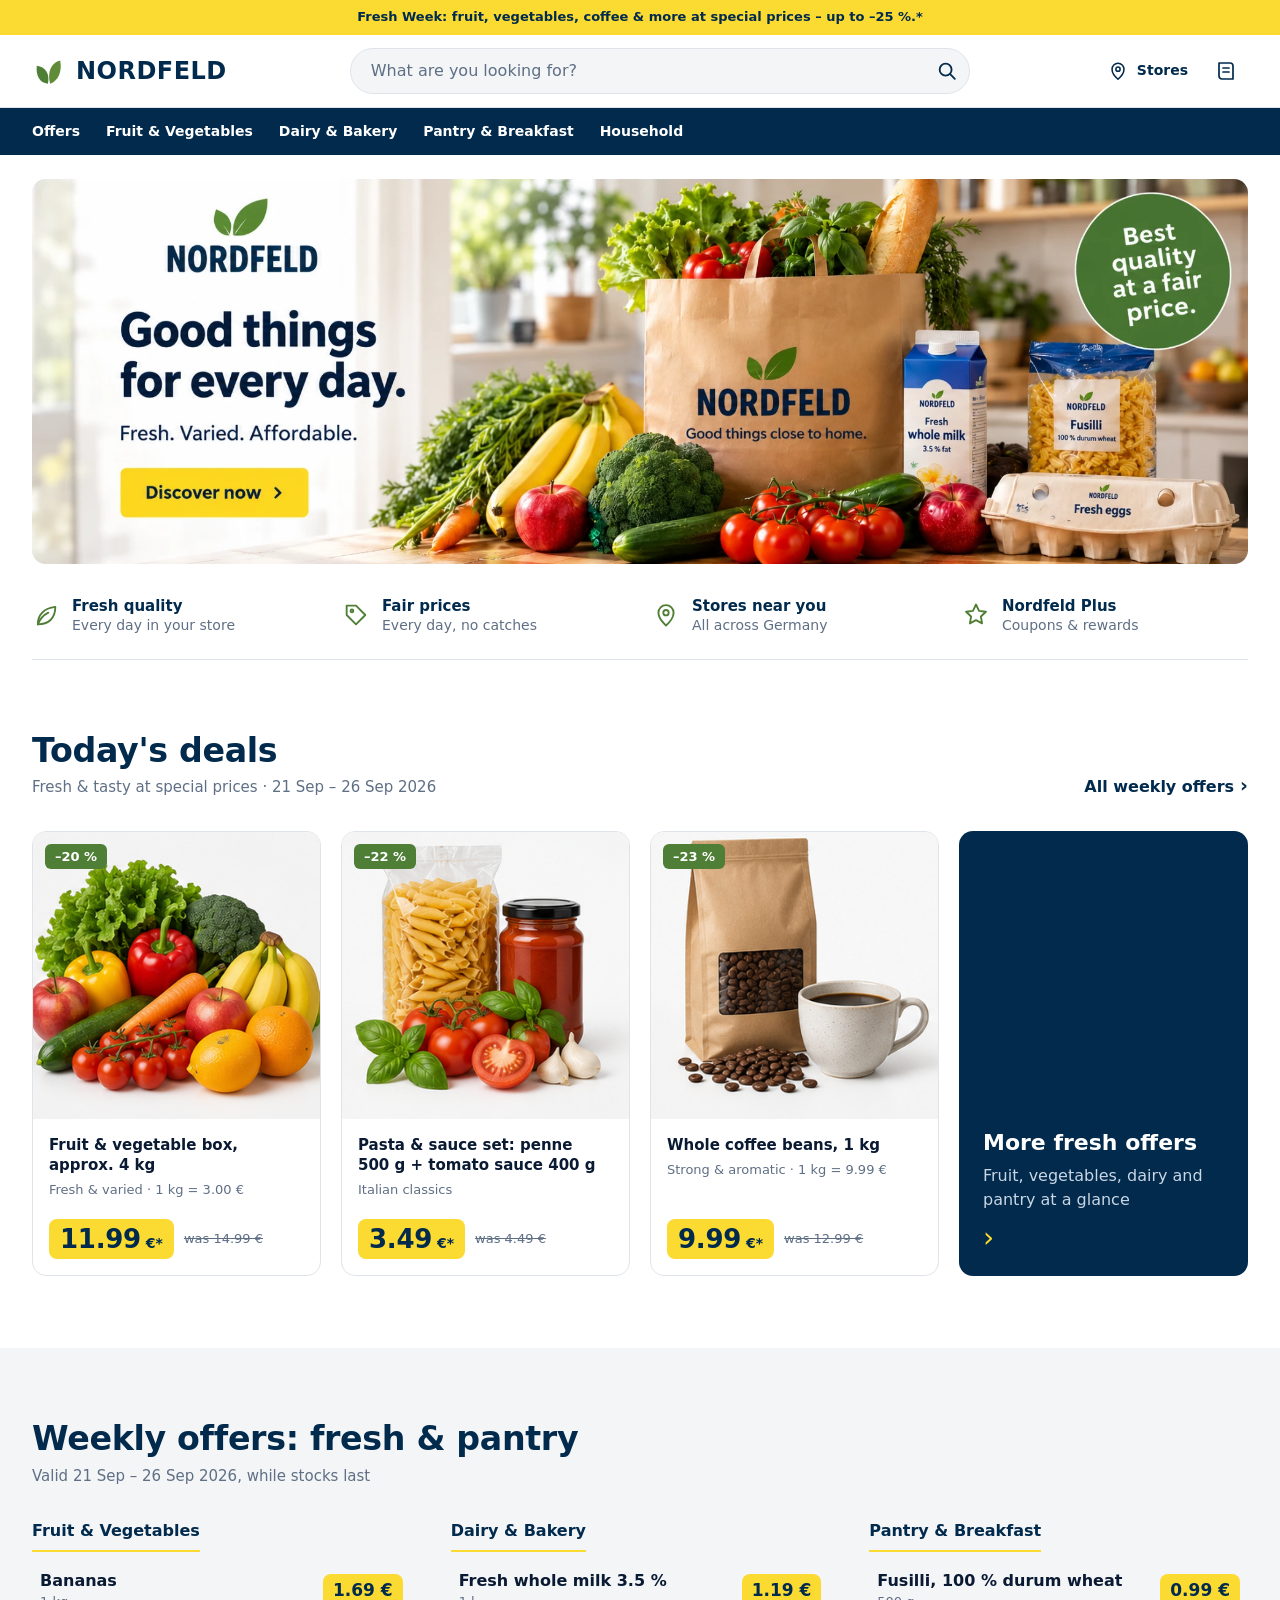
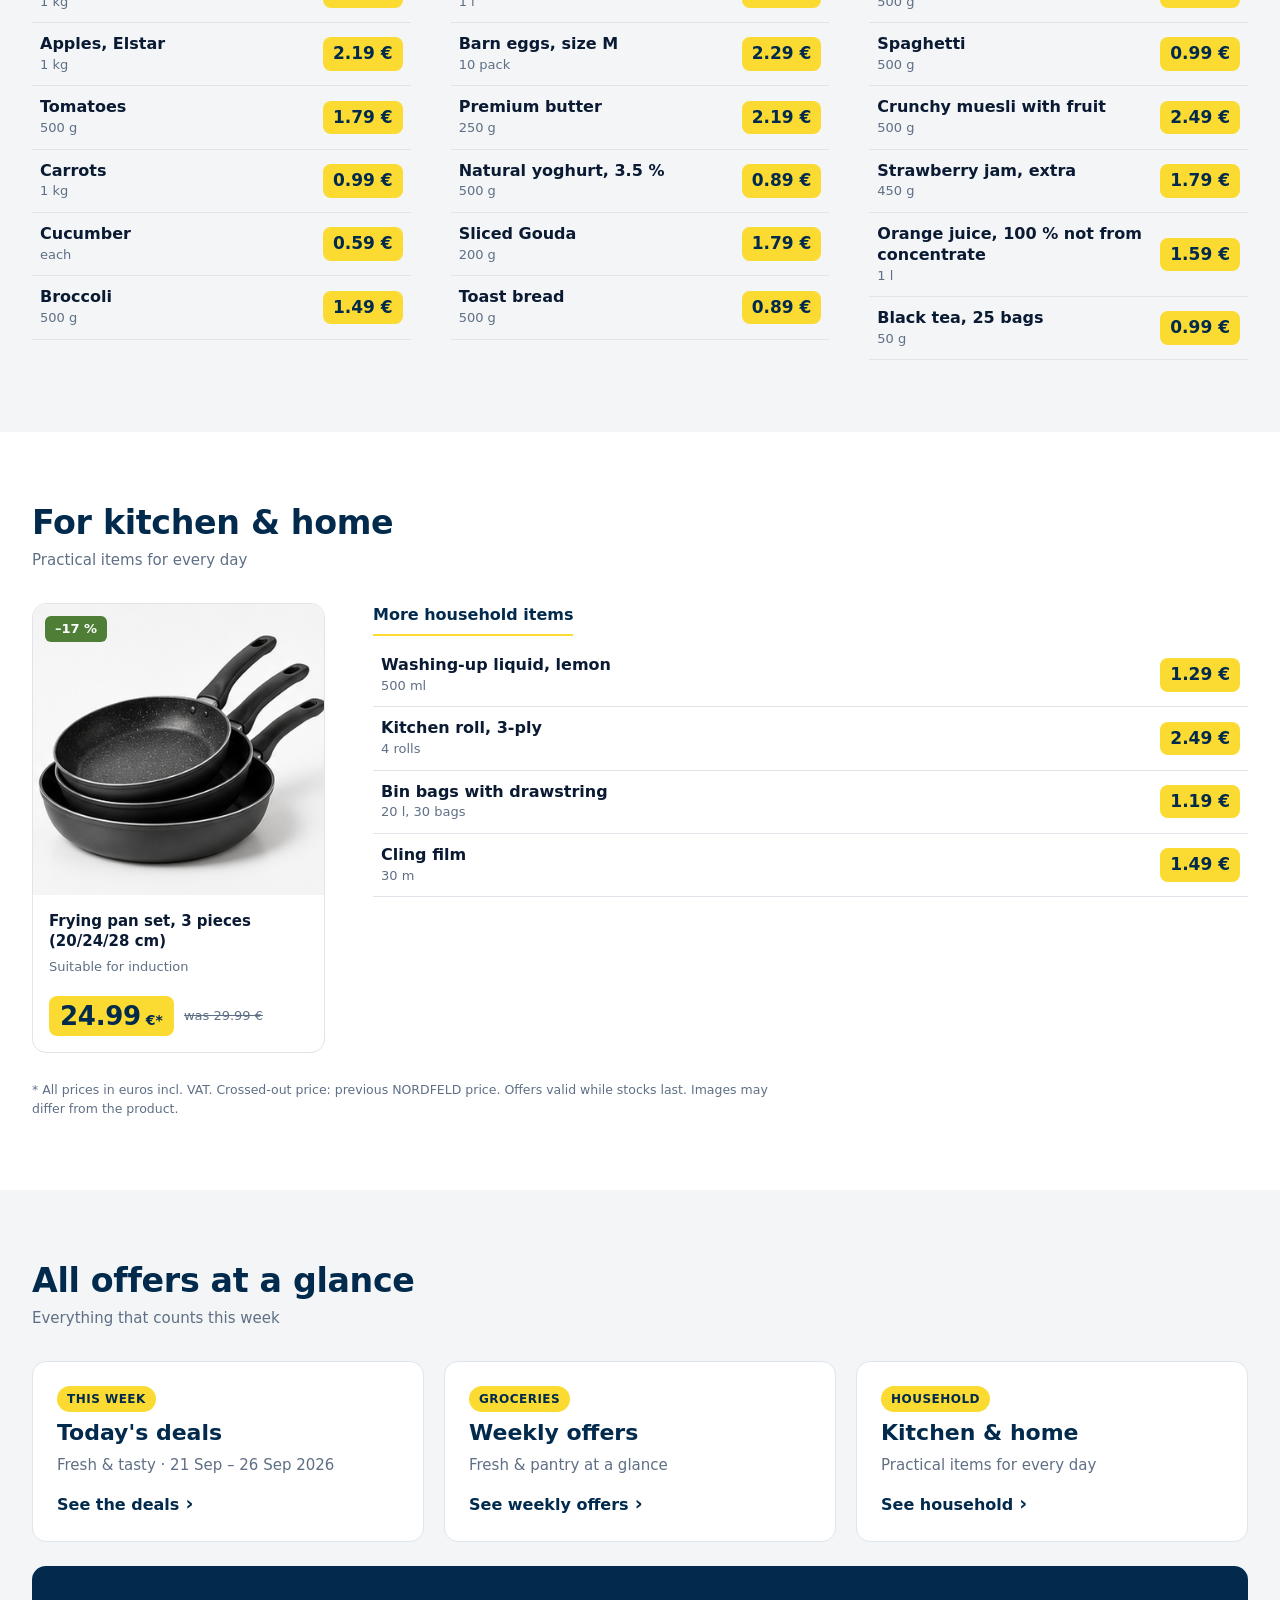
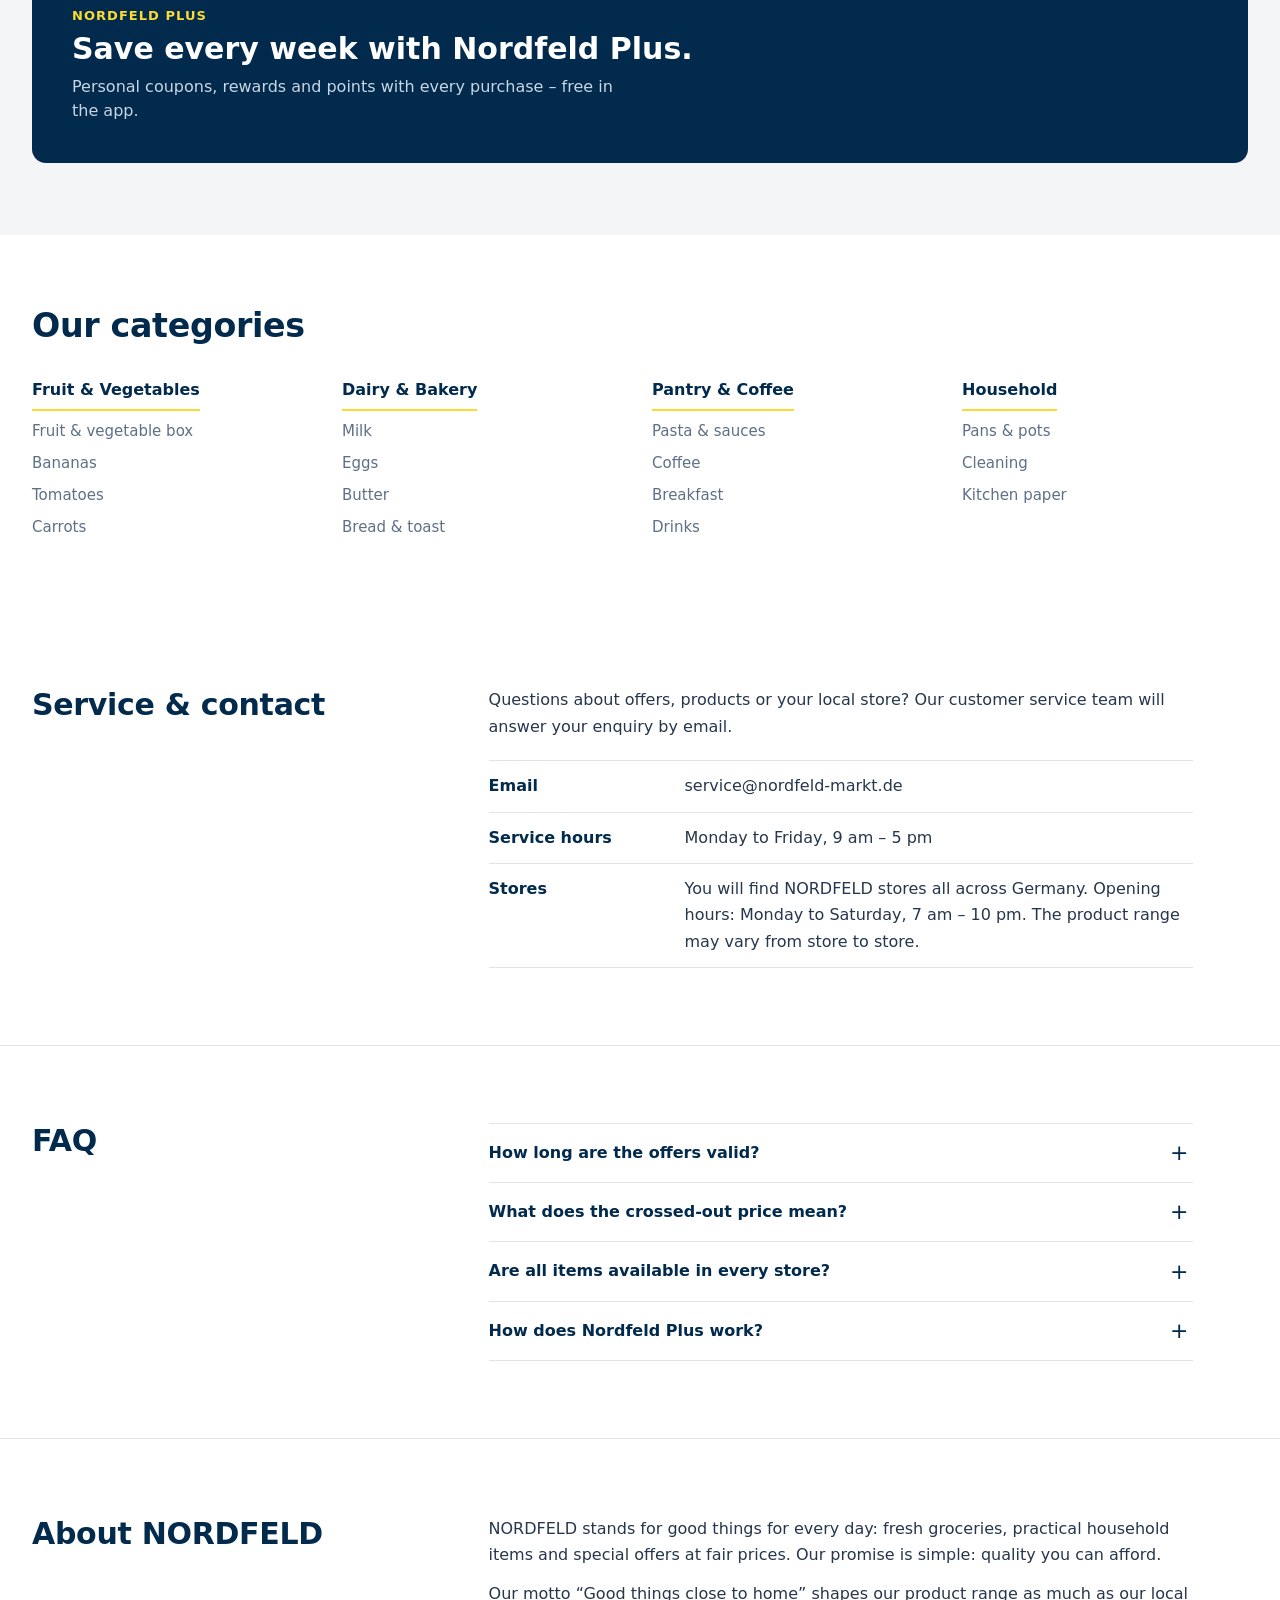
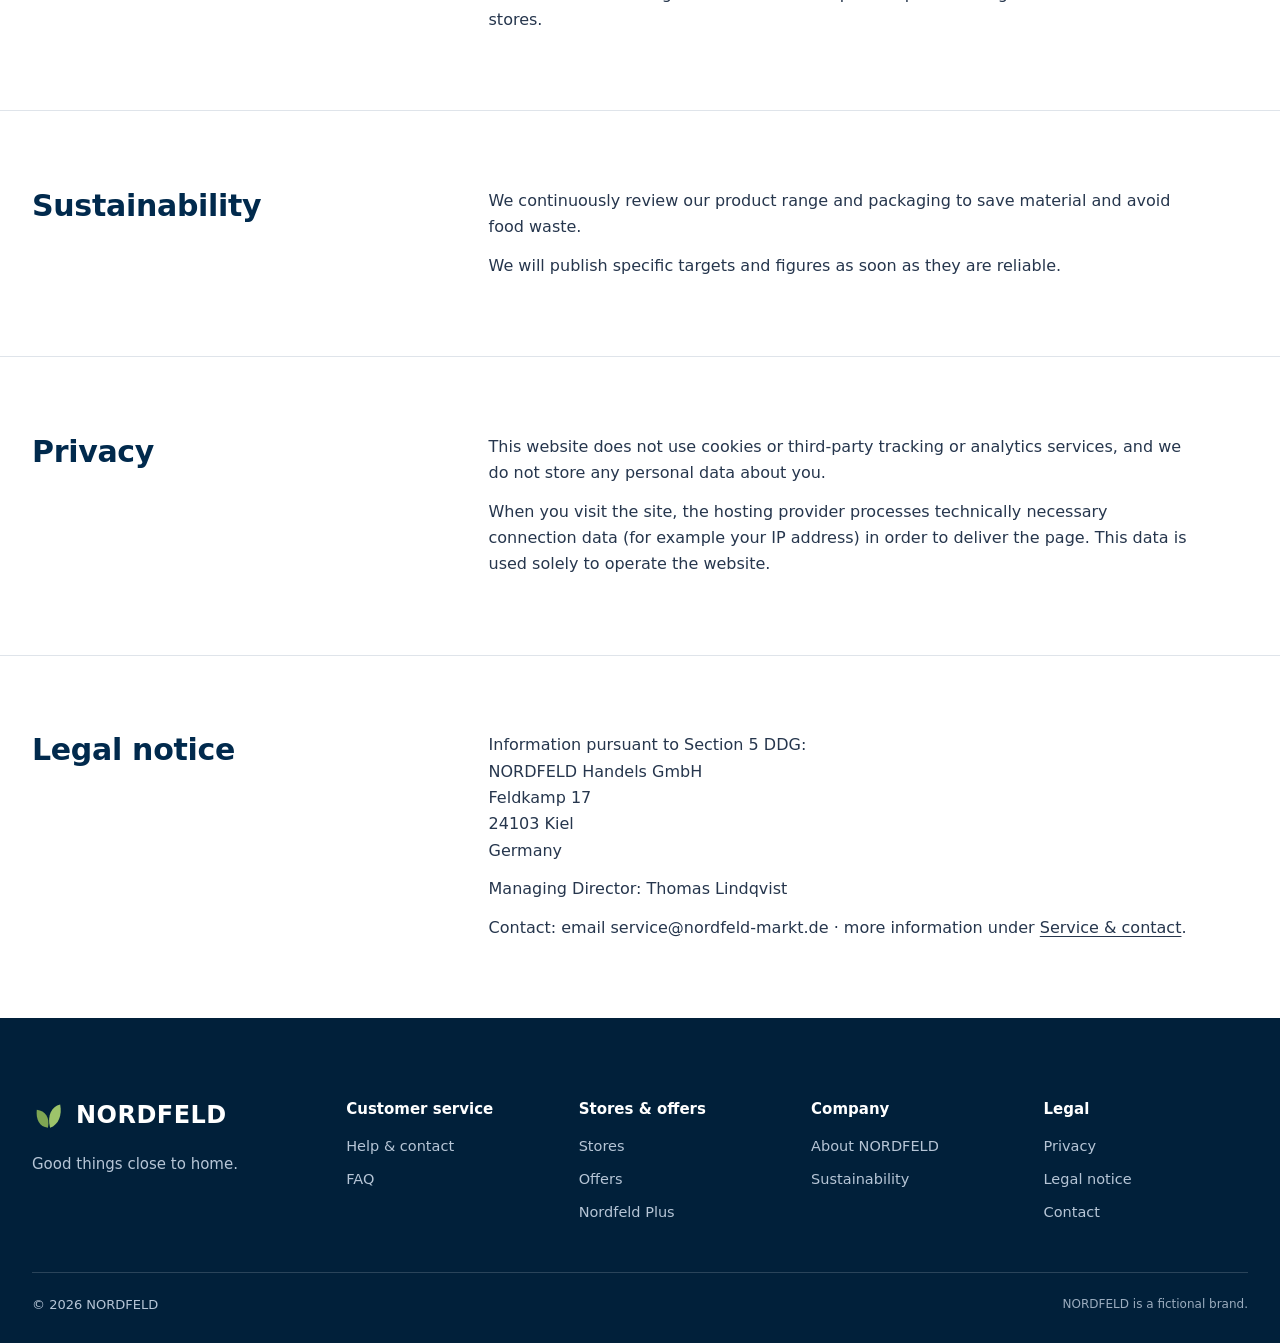
==== commit bb0db007: "Mobile hero image first (velora, novae); English NORDFELD banner Co-Authored-By: Claude Opus 5.5 <no" ====
--- a/nordfeld/index.html
+++ b/nordfeld/index.html
@@ -69,8 +69,8 @@
       <div class="container">
         <a class="banner banner--hero" href="#angebote">
           <media-frame class="xi xi--hero">
-            <img src="images/nordfeld/hero_weekly.png" width="1536" height="486"
-                 alt="NORDFELD banner: shopping bag with fresh fruit and vegetables, milk, pasta and eggs on a kitchen table"
+            <img src="images/nordfeld/hero_weekly.png" width="1994" height="631"
+                 alt="NORDFELD: Good things for every day. Fresh. Varied. Affordable. Discover now. Shopping bag with fresh fruit and vegetables, milk, pasta and eggs on a kitchen table"
                  fetchpriority="high" decoding="async">
           </media-frame>
         </a>
